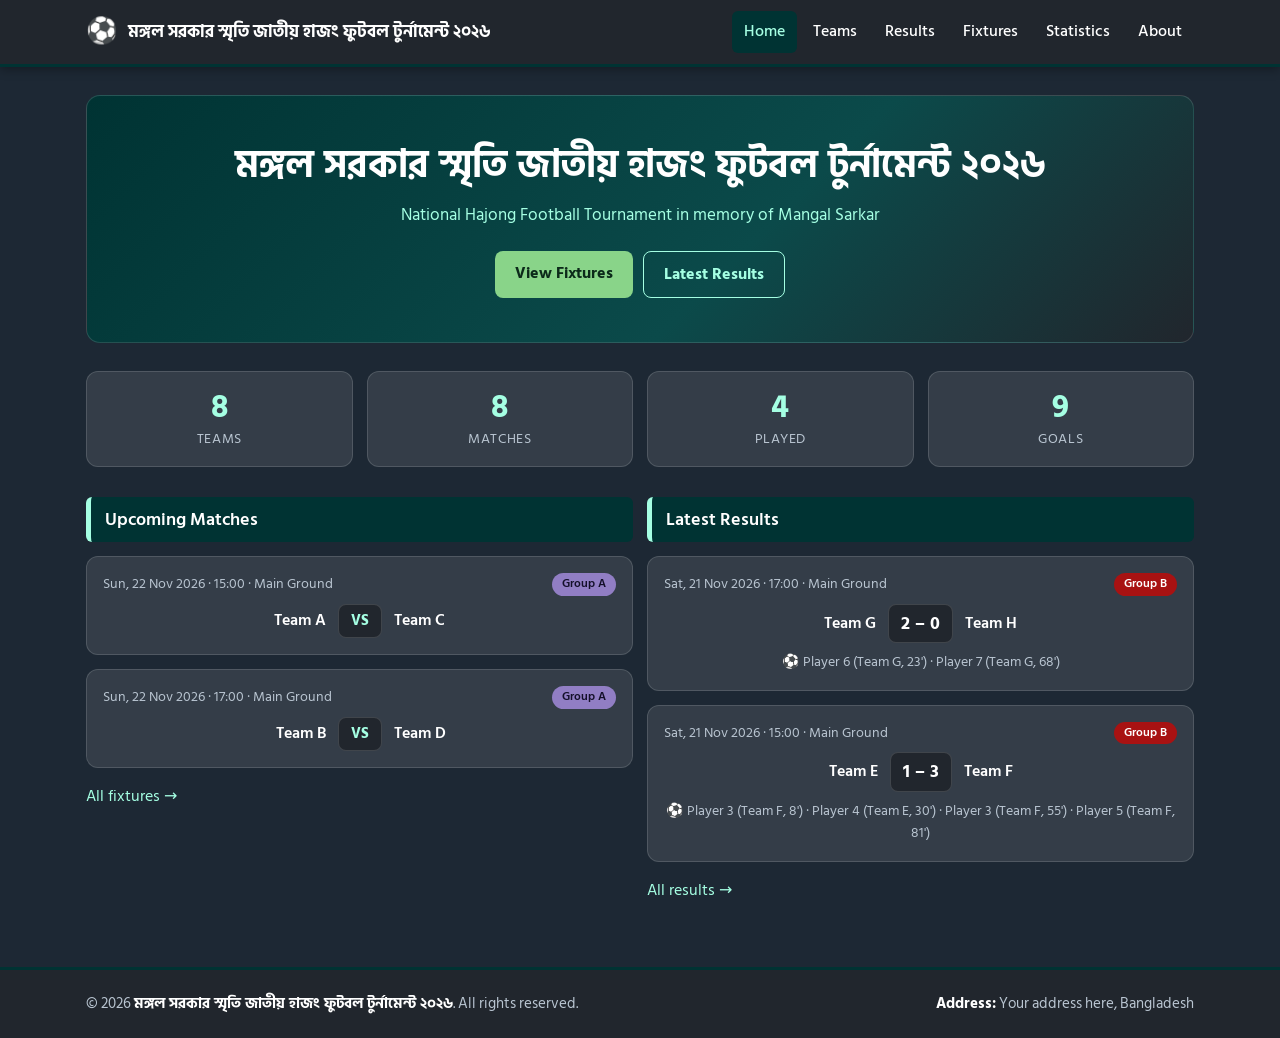
==== index.html @ 9c09b0ce "1.0" ====
<!DOCTYPE html>
<html lang="bn">
<head>
  <meta charset="UTF-8">
  <meta name="viewport" content="width=device-width, initial-scale=1">
  <title>মঙ্গল সরকার স্মৃতি জাতীয় হাজং ফুটবল টুর্নামেন্ট ২০২৬</title>
  <meta name="description" content="মঙ্গল সরকার স্মৃতি জাতীয় হাজং ফুটবল টুর্নামেন্ট ২০২৬ – teams, fixtures, results and statistics.">
  <link rel="icon" href="data:image/svg+xml,<svg xmlns=%22http://www.w3.org/2000/svg%22 viewBox=%220 0 100 100%22><text y=%22.9em%22 font-size=%2290%22>⚽</text></svg>">
  <link rel="preconnect" href="https://fonts.googleapis.com">
  <link rel="preconnect" href="https://fonts.gstatic.com" crossorigin>
  <link href="https://fonts.googleapis.com/css2?family=Hind+Siliguri:wght@400;500;600;700&display=swap" rel="stylesheet">
  <link rel="stylesheet" href="css/style.css">
</head>
<body data-page="home">

  <!-- Top bar (built by js/main.js) -->
  <div id="site-header"></div>

  <main>
    <div class="container">
      <section class="hero">
        <h1 id="hero-title"></h1>
        <p id="hero-tagline"></p>
        <div class="actions">
          <a class="btn" href="fixtures.html">View Fixtures</a>
          <a class="btn outline" href="results.html">Latest Results</a>
        </div>
      </section>

      <div class="grid" id="home-stats"></div>

      <div class="grid two">
        <section>
          <h2 class="section-title">Upcoming Matches</h2>
          <div class="grid two" id="home-fixtures"></div>
          <p><a href="fixtures.html">All fixtures →</a></p>
        </section>
        <section>
          <h2 class="section-title">Latest Results</h2>
          <div class="grid two" id="home-results"></div>
          <p><a href="results.html">All results →</a></p>
        </section>
      </div>
    </div>
  </main>

  <!-- Footer (built by js/main.js) -->
  <div id="site-footer"></div>

  <script src="js/data.js"></script>
  <script src="js/main.js"></script>
</body>
</html>
---- css/style.css ----
/* Colours taken from https://rony2510.github.io/ME/HASUK/ */
:root {
  --bg: #1d2834;        /* page background */
  --bar: #21262d;       /* top bar + footer */
  --teal: #003333;      /* section heading background */
  --mint: #a5ffe3;      /* accent / links */
  --green: #89d489;     /* positive accent */
  --red: #a81212;       /* highlight badges */
  --lavender: #917ec4;  /* secondary accent */
  --card: rgba(255, 255, 255, 0.1);
  --line: rgba(255, 255, 255, 0.14);
  --text: #ffffff;
  --muted: #b9c5d1;
}

* { box-sizing: border-box; }

html { scroll-behavior: smooth; }

body {
  margin: 0;
  min-height: 100vh;
  display: flex;
  flex-direction: column;
  background: var(--bg);
  color: var(--text);
  font-family: "Hind Siliguri", system-ui, -apple-system, "Segoe UI", Roboto,
    "Noto Sans Bengali", Arial, sans-serif;
  font-size: 16px;
  line-height: 1.6;
}

a { color: var(--mint); text-decoration: none; }
a:hover { text-decoration: underline; }

.container { width: 100%; max-width: 1140px; margin: 0 auto; padding: 0 16px; }

/* ---------- Top bar ---------- */
.topbar {
  position: sticky;
  top: 0;
  z-index: 50;
  background: var(--bar);
  border-bottom: 3px solid var(--teal);
  box-shadow: 0 2px 10px rgba(0, 0, 0, 0.35);
}
.topbar .container {
  display: flex;
  align-items: center;
  justify-content: space-between;
  gap: 16px;
  min-height: 64px;
}
.brand {
  display: flex;
  align-items: center;
  gap: 10px;
  color: var(--text);
  font-weight: 700;
  font-size: 1.05rem;
  line-height: 1.3;
  padding: 8px 0;
}
.brand:hover { text-decoration: none; color: var(--mint); }
.brand .ball { font-size: 1.6rem; flex: none; }

.nav { display: flex; gap: 4px; flex: none; }
.nav a {
  color: var(--text);
  padding: 8px 12px;
  border-radius: 6px;
  font-weight: 500;
  white-space: nowrap;
}
.nav a:hover { background: var(--card); text-decoration: none; }
.nav a.active { background: var(--teal); color: var(--mint); }

.menu-btn {
  display: none;
  flex: none;
  background: transparent;
  border: 1px solid var(--line);
  border-radius: 6px;
  color: var(--text);
  font-size: 1.4rem;
  line-height: 1;
  padding: 6px 10px;
  cursor: pointer;
}

@media (max-width: 1080px) {
  .menu-btn { display: block; }
  .topbar .container { flex-wrap: wrap; }
  .brand { flex: 1; min-width: 0; }
  .nav {
    display: none;
    flex-direction: column;
    width: 100%;
    padding-bottom: 12px;
  }
  .nav.open { display: flex; }
}

/* ---------- Body ---------- */
main { flex: 1; padding: 28px 0 48px; }

.hero {
  background: linear-gradient(135deg, var(--teal), #0b4a4a 60%, var(--bar));
  border: 1px solid var(--line);
  border-radius: 14px;
  padding: 44px 24px;
  text-align: center;
  margin-bottom: 28px;
}
.hero h1 { margin: 0 0 10px; font-size: clamp(1.5rem, 4vw, 2.4rem); line-height: 1.35; }
.hero p { margin: 0 auto; max-width: 640px; color: var(--mint); font-size: 1.05rem; }
.hero .actions { margin-top: 22px; display: flex; gap: 10px; justify-content: center; flex-wrap: wrap; }

.btn {
  display: inline-block;
  padding: 10px 20px;
  border-radius: 8px;
  background: var(--green);
  color: #0c2a1a;
  font-weight: 700;
}
.btn:hover { text-decoration: none; filter: brightness(1.08); }
.btn.outline { background: transparent; color: var(--mint); border: 1px solid var(--mint); }

.page-title { margin: 0 0 20px; font-size: 1.7rem; }

.section-title {
  background: var(--teal);
  border-left: 5px solid var(--mint);
  border-radius: 6px;
  padding: 8px 14px;
  margin: 30px 0 14px;
  font-size: 1.15rem;
  font-weight: 600;
}

.grid { display: grid; gap: 14px; grid-template-columns: repeat(auto-fill, minmax(220px, 1fr)); }
.grid.two { grid-template-columns: repeat(auto-fit, minmax(300px, 1fr)); }

.card {
  background: var(--card);
  border: 1px solid var(--line);
  border-radius: 12px;
  padding: 16px;
}

.stat { text-align: center; }
.stat .num { font-size: 2rem; font-weight: 700; color: var(--mint); line-height: 1.2; }
.stat .label { color: var(--muted); font-size: 0.9rem; text-transform: uppercase; letter-spacing: 0.04em; }

/* Teams */
.team { display: flex; align-items: center; gap: 12px; }
.crest {
  flex: none;
  width: 48px; height: 48px;
  border-radius: 50%;
  background: var(--teal);
  border: 2px solid var(--green);
  color: var(--mint);
  display: grid; place-items: center;
  font-weight: 700;
}
.team .name { font-weight: 600; }
.team .meta { color: var(--muted); font-size: 0.88rem; }

/* Matches */
.match { display: grid; gap: 8px; }
.match .info { display: flex; justify-content: space-between; gap: 8px; flex-wrap: wrap; color: var(--muted); font-size: 0.88rem; }
.match .row { display: grid; grid-template-columns: 1fr auto 1fr; align-items: center; gap: 12px; }
.match .home { text-align: right; font-weight: 600; }
.match .away { text-align: left; font-weight: 600; }
.match .score {
  background: var(--bar);
  border: 1px solid var(--line);
  border-radius: 8px;
  padding: 4px 12px;
  font-weight: 700;
  font-size: 1.15rem;
  white-space: nowrap;
}
.match .score.vs { color: var(--mint); font-size: 0.95rem; }
.match .scorers { color: var(--muted); font-size: 0.88rem; text-align: center; }

.badge {
  display: inline-block;
  background: var(--red);
  color: #fff;
  border-radius: 999px;
  padding: 1px 10px;
  font-size: 0.78rem;
  font-weight: 600;
}
.badge.alt { background: var(--lavender); color: #14102a; }

/* Tables */
.table-wrap { overflow-x: auto; border: 1px solid var(--line); border-radius: 12px; background: var(--card); }
table { width: 100%; border-collapse: collapse; min-width: 480px; }
th, td { padding: 10px 12px; text-align: center; border-bottom: 1px solid var(--line); }
th { background: var(--teal); color: var(--mint); font-weight: 600; font-size: 0.88rem; }
td:nth-child(2), th:nth-child(2) { text-align: left; }
tr:last-child td { border-bottom: 0; }
td.pts { font-weight: 700; color: var(--green); }

.empty { color: var(--muted); text-align: center; padding: 24px; }
.muted { color: var(--muted); }

/* ---------- Footer ---------- */
.footer {
  background: var(--bar);
  border-top: 3px solid var(--teal);
  color: var(--muted);
  padding: 22px 0;
  font-size: 0.93rem;
}
.footer .container { display: flex; justify-content: space-between; gap: 12px 24px; flex-wrap: wrap; }
.footer strong { color: var(--text); }
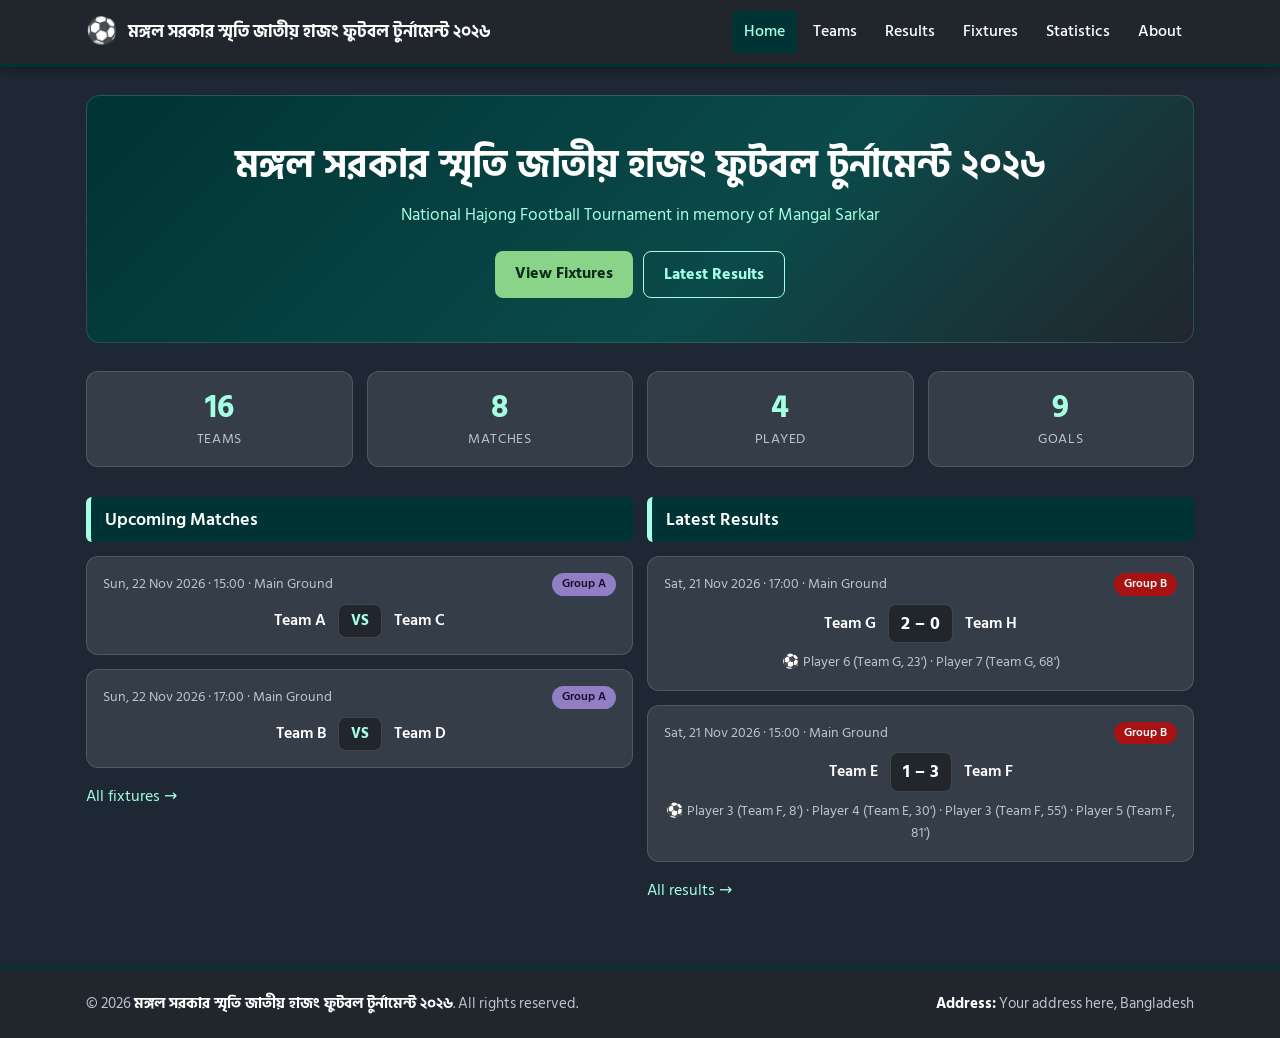
==== commit b416e0c6: "1.2" ====
--- a/index.html
+++ b/index.html
@@ -2,7 +2,8 @@
 <html lang="bn">
 <head>
   <meta charset="UTF-8">
-  <meta name="viewport" content="width=device-width, initial-scale=1">
+  <meta name="viewport" content="width=device-width, initial-scale=1, viewport-fit=cover">
+  <meta name="theme-color" content="#21262d">
   <title>মঙ্গল সরকার স্মৃতি জাতীয় হাজং ফুটবল টুর্নামেন্ট ২০২৬</title>
   <meta name="description" content="মঙ্গল সরকার স্মৃতি জাতীয় হাজং ফুটবল টুর্নামেন্ট ২০২৬ – teams, fixtures, results and statistics.">
   <link rel="icon" href="data:image/svg+xml,<svg xmlns=%22http://www.w3.org/2000/svg%22 viewBox=%220 0 100 100%22><text y=%22.9em%22 font-size=%2290%22>⚽</text></svg>">
@@ -27,7 +28,7 @@
         </div>
       </section>
 
-      <div class="grid" id="home-stats"></div>
+      <div class="grid stats" id="home-stats"></div>
 
       <div class="grid two">
         <section>
--- a/css/style.css
+++ b/css/style.css
@@ -15,7 +15,7 @@
 
 * { box-sizing: border-box; }
 
-html { scroll-behavior: smooth; }
+html { scroll-behavior: smooth; -webkit-text-size-adjust: 100%; text-size-adjust: 100%; }
 
 body {
   margin: 0;
@@ -31,9 +31,16 @@
 }
 
 a { color: var(--mint); text-decoration: none; }
+a, button { -webkit-tap-highlight-color: transparent; touch-action: manipulation; }
 a:hover { text-decoration: underline; }
 
-.container { width: 100%; max-width: 1140px; margin: 0 auto; padding: 0 16px; }
+.container {
+  width: 100%;
+  max-width: 1140px;
+  margin: 0 auto;
+  /* keeps content clear of the notch / rounded corners on phones */
+  padding: 0 max(16px, env(safe-area-inset-right)) 0 max(16px, env(safe-area-inset-left));
+}
 
 /* ---------- Top bar ---------- */
 .topbar {
@@ -84,7 +91,8 @@
   color: var(--text);
   font-size: 1.4rem;
   line-height: 1;
-  padding: 6px 10px;
+  min-width: 44px;
+  min-height: 44px;
   cursor: pointer;
 }
 
@@ -99,6 +107,7 @@
     padding-bottom: 12px;
   }
   .nav.open { display: flex; }
+  .nav a { padding: 12px 14px; font-size: 1.05rem; }
 }
 
 /* ---------- Body ---------- */
@@ -140,7 +149,8 @@
 }
 
 .grid { display: grid; gap: 14px; grid-template-columns: repeat(auto-fill, minmax(220px, 1fr)); }
-.grid.two { grid-template-columns: repeat(auto-fit, minmax(300px, 1fr)); }
+.grid.two { grid-template-columns: repeat(auto-fit, minmax(min(300px, 100%), 1fr)); }
+.grid > * { min-width: 0; }
 
 .card {
   background: var(--card);
@@ -153,27 +163,77 @@
 .stat .num { font-size: 2rem; font-weight: 700; color: var(--mint); line-height: 1.2; }
 .stat .label { color: var(--muted); font-size: 0.9rem; text-transform: uppercase; letter-spacing: 0.04em; }
 
-/* Teams */
-.team { display: flex; align-items: center; gap: 12px; }
+/* Teams : 4 x 4 grid of squares */
+.team-grid {
+  display: grid;
+  grid-template-columns: repeat(4, 1fr);
+  gap: 14px;
+  max-width: 760px;
+  margin: 0 auto;
+}
+.team-tile {
+  aspect-ratio: 1 / 1;
+  min-width: 0;
+  display: grid;
+  place-items: center;
+  padding: 8px;
+  text-align: center;
+  background: var(--card);
+  border: 1px solid var(--line);
+  border-radius: 12px;
+  color: var(--text);
+  font-weight: 600;
+  font-size: clamp(0.78rem, 2.9vw, 1.15rem);
+  line-height: 1.3;
+  overflow-wrap: anywhere;
+  transition: background 0.15s, border-color 0.15s, transform 0.15s;
+}
+.team-tile:hover, .team-tile:focus-visible {
+  background: var(--teal);
+  border-color: var(--mint);
+  color: var(--mint);
+  text-decoration: none;
+  transform: translateY(-2px);
+}
+.team-tile:active { transform: none; }
+
+/* Team details page */
+.back { display: inline-block; margin-bottom: 14px; padding: 6px 0; }
+.team-head { display: flex; align-items: center; gap: 14px; margin-bottom: 20px; }
+.team-head .page-title { margin: 0; }
 .crest {
   flex: none;
-  width: 48px; height: 48px;
+  width: 60px; height: 60px;
   border-radius: 50%;
   background: var(--teal);
   border: 2px solid var(--green);
   color: var(--mint);
   display: grid; place-items: center;
   font-weight: 700;
-}
-.team .name { font-weight: 600; }
-.team .meta { color: var(--muted); font-size: 0.88rem; }
+  font-size: 1.1rem;
+}
+.grid.record { grid-template-columns: repeat(6, 1fr); }
+.squad {
+  list-style: none;
+  margin: 0;
+  padding: 0;
+  display: grid;
+  gap: 8px;
+  grid-template-columns: repeat(auto-fill, minmax(180px, 1fr));
+}
+.squad li { background: var(--card); border: 1px solid var(--line); border-radius: 8px; padding: 8px 12px; }
+
+.sr-only {
+  position: absolute; width: 1px; height: 1px; margin: -1px; padding: 0;
+  overflow: hidden; clip: rect(0, 0, 0, 0); white-space: nowrap; border: 0;
+}
 
 /* Matches */
 .match { display: grid; gap: 8px; }
 .match .info { display: flex; justify-content: space-between; gap: 8px; flex-wrap: wrap; color: var(--muted); font-size: 0.88rem; }
 .match .row { display: grid; grid-template-columns: 1fr auto 1fr; align-items: center; gap: 12px; }
-.match .home { text-align: right; font-weight: 600; }
-.match .away { text-align: left; font-weight: 600; }
+.match .home { text-align: right; font-weight: 600; overflow-wrap: anywhere; }
+.match .away { text-align: left; font-weight: 600; overflow-wrap: anywhere; }
 .match .score {
   background: var(--bar);
   border: 1px solid var(--line);
@@ -199,7 +259,7 @@
 
 /* Tables */
 .table-wrap { overflow-x: auto; border: 1px solid var(--line); border-radius: 12px; background: var(--card); }
-table { width: 100%; border-collapse: collapse; min-width: 480px; }
+table { width: 100%; border-collapse: collapse; }
 th, td { padding: 10px 12px; text-align: center; border-bottom: 1px solid var(--line); }
 th { background: var(--teal); color: var(--mint); font-weight: 600; font-size: 0.88rem; }
 td:nth-child(2), th:nth-child(2) { text-align: left; }
@@ -214,8 +274,46 @@
   background: var(--bar);
   border-top: 3px solid var(--teal);
   color: var(--muted);
-  padding: 22px 0;
+  padding: 22px 0 calc(22px + env(safe-area-inset-bottom));
   font-size: 0.93rem;
 }
 .footer .container { display: flex; justify-content: space-between; gap: 12px 24px; flex-wrap: wrap; }
 .footer strong { color: var(--text); }
+
+/* ---------- Phones ---------- */
+@media (max-width: 600px) {
+  body { font-size: 15px; }
+  main { padding: 18px 0 32px; }
+
+  .topbar .container { min-height: 56px; gap: 10px; }
+  .brand { font-size: 0.95rem; gap: 8px; }
+  .brand .ball { font-size: 1.4rem; }
+
+  .hero { padding: 28px 16px; margin-bottom: 18px; }
+  .hero p { font-size: 1rem; }
+  .hero .actions .btn { flex: 1 1 130px; padding: 12px 14px; text-align: center; }
+
+  .page-title { font-size: 1.4rem; margin-bottom: 14px; }
+  .section-title { font-size: 1.05rem; margin: 22px 0 12px; }
+
+  .grid { gap: 10px; }
+  .grid.stats { grid-template-columns: 1fr 1fr; }
+  .grid.record { grid-template-columns: repeat(3, 1fr); }
+  .team-grid { gap: 8px; }
+  .team-tile { padding: 4px; border-radius: 10px; }
+  .crest { width: 52px; height: 52px; }
+  .card { padding: 14px 12px; }
+  .stat .num { font-size: 1.6rem; }
+  .stat .label { font-size: 0.78rem; }
+
+  .match .row { gap: 8px; }
+  .match .score { padding: 4px 9px; font-size: 1.05rem; }
+
+  /* whole points table fits the screen, no sideways scrolling */
+  th, td { padding: 9px 3px; font-size: 0.86rem; }
+  th { font-size: 0.76rem; }
+  td:nth-child(2), th:nth-child(2) { padding-left: 6px; overflow-wrap: anywhere; }
+
+  .footer { text-align: center; font-size: 0.88rem; }
+  .footer .container { flex-direction: column; align-items: center; gap: 6px; }
+}
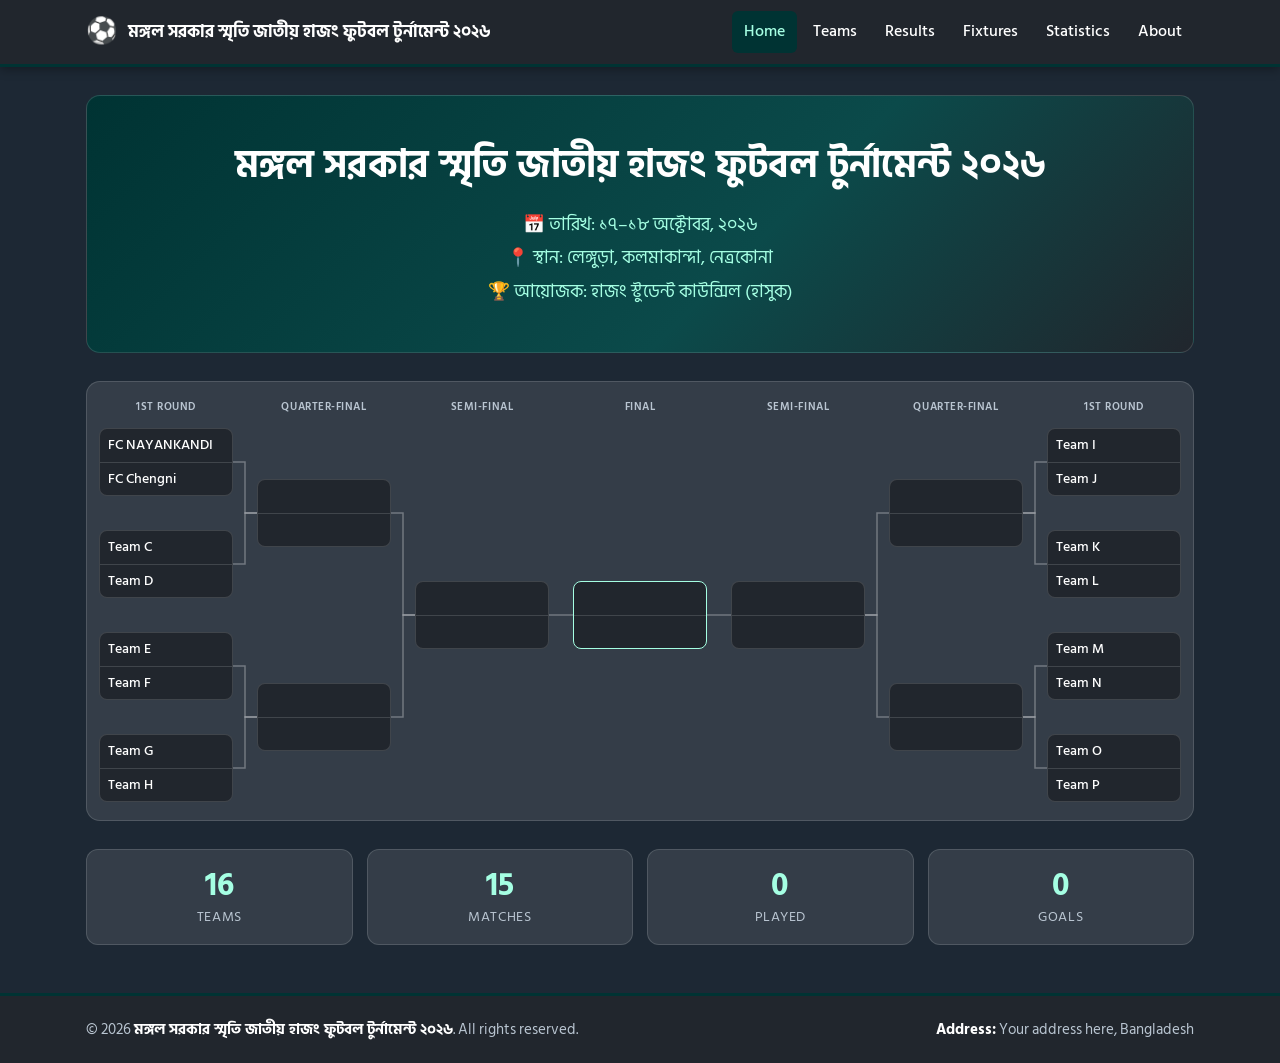
==== commit ff0ecf18: "1.4" ====
--- a/index.html
+++ b/index.html
@@ -21,27 +21,16 @@
     <div class="container">
       <section class="hero">
         <h1 id="hero-title"></h1>
-        <p id="hero-tagline"></p>
-        <div class="actions">
-          <a class="btn" href="fixtures.html">View Fixtures</a>
-          <a class="btn outline" href="results.html">Latest Results</a>
-        </div>
+        <ul class="hero-info">
+          <li>📅 তারিখ: ১৭–১৮ অক্টোবর, ২০২৬</li>
+          <li>📍 স্থান: লেঙ্গুড়া, কলমাকান্দা, নেত্রকোনা</li>
+          <li>🏆 আয়োজক: হাজং স্টুডেন্ট কাউন্সিল (হাসুক)</li>
+        </ul>
       </section>
 
+      <div class="bracket-scroll" id="home-bracket"></div>
+
       <div class="grid stats" id="home-stats"></div>
-
-      <div class="grid two">
-        <section>
-          <h2 class="section-title">Upcoming Matches</h2>
-          <div class="grid two" id="home-fixtures"></div>
-          <p><a href="fixtures.html">All fixtures →</a></p>
-        </section>
-        <section>
-          <h2 class="section-title">Latest Results</h2>
-          <div class="grid two" id="home-results"></div>
-          <p><a href="results.html">All results →</a></p>
-        </section>
-      </div>
     </div>
   </main>
 
@@ -49,6 +38,7 @@
   <div id="site-footer"></div>
 
   <script src="js/data.js"></script>
+  <script src="js/bracket.js"></script>
   <script src="js/main.js"></script>
 </body>
 </html>
--- a/css/style.css
+++ b/css/style.css
@@ -121,7 +121,15 @@
   text-align: center;
   margin-bottom: 28px;
 }
-.hero h1 { margin: 0 0 10px; font-size: clamp(1.5rem, 4vw, 2.4rem); line-height: 1.35; }
+.hero h1 { margin: 0; font-size: clamp(1.5rem, 4vw, 2.4rem); line-height: 1.35; }
+.hero-info {
+  list-style: none;
+  margin: 16px 0 0;
+  padding: 0;
+  color: var(--mint);
+  font-size: 1.1rem;
+  line-height: 1.9;
+}
 .hero p { margin: 0 auto; max-width: 640px; color: var(--mint); font-size: 1.05rem; }
 .hero .actions { margin-top: 22px; display: flex; gap: 10px; justify-content: center; flex-wrap: wrap; }
 
@@ -167,10 +175,12 @@
 .team-grid {
   display: grid;
   grid-template-columns: repeat(4, 1fr);
-  gap: 14px;
-  max-width: 760px;
+  gap: 16px;
+  max-width: 1144px;
   margin: 0 auto;
 }
+/* the Teams page may use a little more width than the other pages, for bigger squares */
+body[data-page="teams"] main .container { max-width: 1176px; }
 .team-tile {
   aspect-ratio: 1 / 1;
   min-width: 0;
@@ -183,7 +193,7 @@
   border-radius: 12px;
   color: var(--text);
   font-weight: 600;
-  font-size: clamp(0.78rem, 2.9vw, 1.15rem);
+  font-size: clamp(0.78rem, 2.9vw, 1.65rem);
   line-height: 1.3;
   overflow-wrap: anywhere;
   transition: background 0.15s, border-color 0.15s, transform 0.15s;
@@ -212,7 +222,7 @@
   font-weight: 700;
   font-size: 1.1rem;
 }
-.grid.record { grid-template-columns: repeat(6, 1fr); }
+.grid.record { grid-template-columns: repeat(5, 1fr); }
 .squad {
   list-style: none;
   margin: 0;
@@ -244,6 +254,8 @@
   white-space: nowrap;
 }
 .match .score.vs { color: var(--mint); font-size: 0.95rem; }
+.match .tbd { color: var(--muted); font-weight: 400; font-style: italic; }
+.match .winner { color: var(--mint); }
 .match .scorers { color: var(--muted); font-size: 0.88rem; text-align: center; }
 
 .badge {
@@ -257,6 +269,70 @@
 }
 .badge.alt { background: var(--lavender); color: #14102a; }
 
+/* Knockout bracket (drawn by js/bracket.js) */
+.bracket-scroll {
+  overflow-x: auto;
+  margin-bottom: 28px;
+  padding: 16px 12px 18px;
+  background: var(--card);
+  border: 1px solid var(--line);
+  border-radius: 14px;
+  -webkit-overflow-scrolling: touch;
+}
+.bracket { position: relative; margin: 0 auto; }
+.bk-lines { position: absolute; left: 0; top: 0; }
+.bk-lines path { fill: none; stroke: rgba(255, 255, 255, 0.3); stroke-width: 1.5; }
+.bk-lines path.done { stroke: var(--green); }
+.bk-round {
+  position: absolute;
+  top: 0;
+  text-align: center;
+  color: var(--muted);
+  font-size: 0.68rem;
+  font-weight: 600;
+  letter-spacing: 0.05em;
+  text-transform: uppercase;
+  white-space: nowrap;
+}
+.bk-match {
+  position: absolute;
+  display: flex;
+  flex-direction: column;
+  background: var(--bar);
+  border: 1px solid var(--line);
+  border-radius: 8px;
+  overflow: hidden;
+}
+.bk-match.final { border-color: var(--mint); }
+.bk-row {
+  flex: 1;
+  display: flex;
+  align-items: center;
+  justify-content: space-between;
+  gap: 6px;
+  min-height: 0;
+  padding: 0 8px;
+  color: var(--text);
+  font-size: 0.86rem;
+  font-weight: 500;
+}
+.bk-row + .bk-row { border-top: 1px solid var(--line); }
+a.bk-row:hover { background: var(--card); text-decoration: none; }
+.bk-name { overflow: hidden; text-overflow: ellipsis; white-space: nowrap; }
+.bk-score { flex: none; font-weight: 700; }
+.bk-score small { font-weight: 400; color: var(--muted); }
+.bk-row.win { color: var(--mint); font-weight: 700; }
+.bk-row.lose { color: var(--muted); }
+.bk-champion {
+  position: absolute;
+  text-align: center;
+  color: var(--green);
+  font-weight: 700;
+  font-size: 0.9rem;
+  line-height: 1.3;
+  overflow-wrap: anywhere;
+}
+
 /* Tables */
 .table-wrap { overflow-x: auto; border: 1px solid var(--line); border-radius: 12px; background: var(--card); }
 table { width: 100%; border-collapse: collapse; }
@@ -266,6 +342,13 @@
 tr:last-child td { border-bottom: 0; }
 td.pts { font-weight: 700; color: var(--green); }
 
+/* team page: details + players */
+table.details th { width: 34%; text-align: left; font-size: 0.93rem; white-space: nowrap; }
+table.details td { text-align: left; overflow-wrap: anywhere; }
+table.players td:first-child, table.players th:first-child { text-align: left; padding-left: 14px; font-weight: 600; }
+table.players td:nth-child(2), table.players th:nth-child(2) { text-align: center; }
+table.players .brief { display: none; text-decoration: none; }
+
 .empty { color: var(--muted); text-align: center; padding: 24px; }
 .muted { color: var(--muted); }
 
@@ -290,6 +373,8 @@
   .brand .ball { font-size: 1.4rem; }
 
   .hero { padding: 28px 16px; margin-bottom: 18px; }
+  .bracket-scroll { margin-bottom: 18px; padding: 12px 8px 14px; }
+  .bk-row { padding: 0 6px; font-size: 0.74rem; }
   .hero p { font-size: 1rem; }
   .hero .actions .btn { flex: 1 1 130px; padding: 12px 14px; text-align: center; }
 
@@ -313,6 +398,13 @@
   th, td { padding: 9px 3px; font-size: 0.86rem; }
   th { font-size: 0.76rem; }
   td:nth-child(2), th:nth-child(2) { padding-left: 6px; overflow-wrap: anywhere; }
+  table.details th { padding-left: 10px; }
+  /* six columns fit a phone: short headings (No., YC, RC) and names that wrap */
+  table.players .long { display: none; }
+  table.players .brief { display: inline; }
+  table.players td, table.players th { overflow-wrap: anywhere; }
+  table.players td:first-child, table.players th:first-child { padding-left: 10px; }
+  table.players td:nth-child(2), table.players th:nth-child(2) { padding-left: 3px; }
 
   .footer { text-align: center; font-size: 0.88rem; }
   .footer .container { flex-direction: column; align-items: center; gap: 6px; }
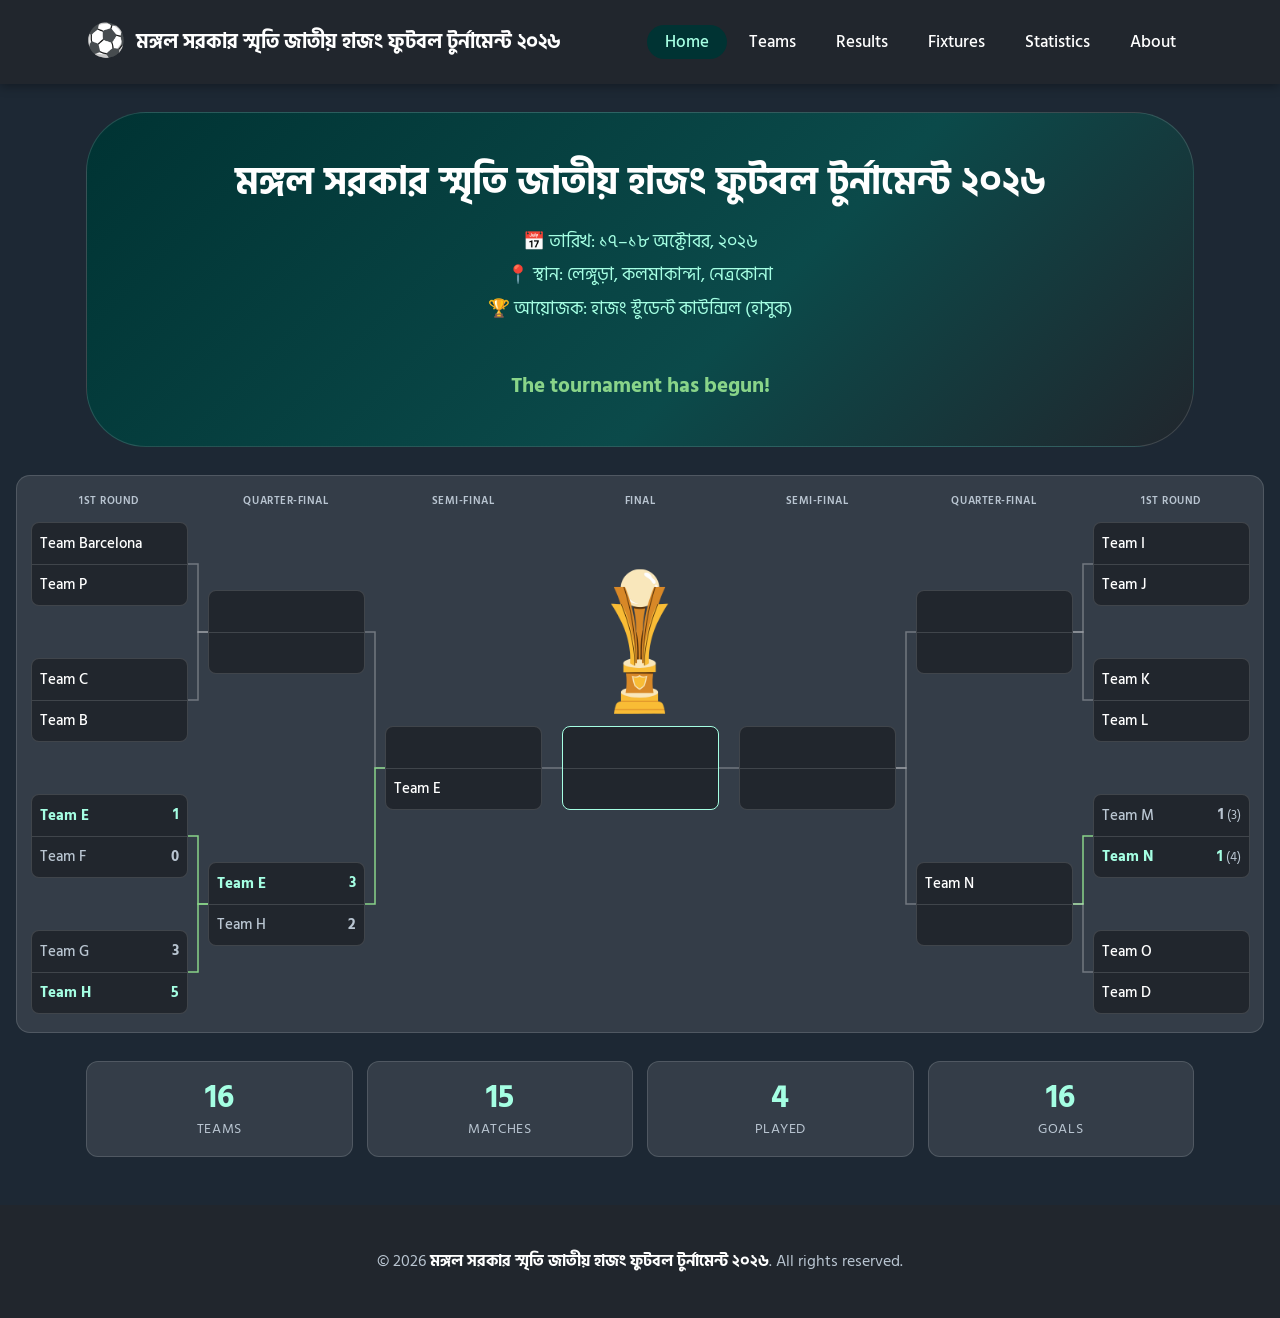
==== commit 9aeda075: "1.16" ====
--- a/index.html
+++ b/index.html
@@ -26,6 +26,15 @@
           <li>📍 স্থান: লেঙ্গুড়া, কলমাকান্দা, নেত্রকোনা</li>
           <li>🏆 আয়োজক: হাজং স্টুডেন্ট কাউন্সিল (হাসুক)</li>
         </ul>
+
+        <!-- Countdown to the first match (the start time is "start" in js/data.js) -->
+        <div class="countdown" id="countdown" role="timer" aria-label="Time until the tournament begins" hidden>
+          <div class="cd-box"><span class="cd-num" id="cd-days">0</span><span class="cd-label">Days</span></div>
+          <div class="cd-box"><span class="cd-num" id="cd-hours">00</span><span class="cd-label">Hours</span></div>
+          <div class="cd-box"><span class="cd-num" id="cd-minutes">00</span><span class="cd-label">Minutes</span></div>
+          <div class="cd-box"><span class="cd-num" id="cd-seconds">00</span><span class="cd-label">Seconds</span></div>
+        </div>
+        <p class="cd-started" id="cd-started" hidden>The tournament has begun!</p>
       </section>
 
       <div class="bracket-scroll" id="home-bracket"></div>
--- a/css/style.css
+++ b/css/style.css
@@ -43,20 +43,21 @@
 }
 
 /* ---------- Top bar ---------- */
+/* the bar is built inside #site-header, so that wrapper is what must stay pinned to the top */
+#site-header { position: sticky; top: 0; z-index: 50; }
 .topbar {
   position: sticky;
   top: 0;
   z-index: 50;
   background: var(--bar);
-  border-bottom: 3px solid var(--teal);
   box-shadow: 0 2px 10px rgba(0, 0, 0, 0.35);
 }
 .topbar .container {
   display: flex;
   align-items: center;
   justify-content: space-between;
-  gap: 16px;
-  min-height: 64px;
+  gap: 20px;
+  min-height: 84px;
 }
 .brand {
   display: flex;
@@ -64,18 +65,19 @@
   gap: 10px;
   color: var(--text);
   font-weight: 700;
-  font-size: 1.05rem;
+  font-size: 1.25rem;
   line-height: 1.3;
-  padding: 8px 0;
+  padding: 10px 0;
 }
 .brand:hover { text-decoration: none; color: var(--mint); }
-.brand .ball { font-size: 1.6rem; flex: none; }
+.brand .ball { font-size: 2rem; flex: none; }
 
 .nav { display: flex; gap: 4px; flex: none; }
 .nav a {
   color: var(--text);
-  padding: 8px 12px;
-  border-radius: 6px;
+  padding: 4px 18px;
+  border-radius: 999px;
+  font-size: 1.05rem;
   font-weight: 500;
   white-space: nowrap;
 }
@@ -96,7 +98,7 @@
   cursor: pointer;
 }
 
-@media (max-width: 1080px) {
+@media (max-width: 1180px) {
   .menu-btn { display: block; }
   .topbar .container { flex-wrap: wrap; }
   .brand { flex: 1; min-width: 0; }
@@ -116,7 +118,7 @@
 .hero {
   background: linear-gradient(135deg, var(--teal), #0b4a4a 60%, var(--bar));
   border: 1px solid var(--line);
-  border-radius: 14px;
+  border-radius: 60px;
   padding: 44px 24px;
   text-align: center;
   margin-bottom: 28px;
@@ -131,6 +133,26 @@
   line-height: 1.9;
 }
 .hero p { margin: 0 auto; max-width: 640px; color: var(--mint); font-size: 1.05rem; }
+[hidden] { display: none !important; }
+/* countdown to kick-off */
+.countdown { display: flex; justify-content: center; gap: 14px; margin-top: 48px; }
+.cd-box {
+  width: 108px;
+  padding: 14px 6px 12px;
+  background: rgba(0, 0, 0, 0.28);
+  border: 1px solid var(--line);
+  border-radius: 18px;
+}
+.cd-num {
+  display: block;
+  color: var(--text);
+  font-size: 2.4rem;
+  font-weight: 700;
+  line-height: 1.1;
+  font-variant-numeric: tabular-nums;      /* digits keep the same width, so the boxes do not jiggle */
+}
+.cd-label { display: block; margin-top: 4px; color: var(--mint); font-size: 0.74rem; font-weight: 600; letter-spacing: 0.12em; text-transform: uppercase; }
+.hero .cd-started { margin-top: 44px; color: var(--green); font-size: 1.3rem; font-weight: 700; }
 .hero .actions { margin-top: 22px; display: flex; gap: 10px; justify-content: center; flex-wrap: wrap; }
 
 .btn {
@@ -211,6 +233,16 @@
 .back { display: inline-block; margin-bottom: 14px; padding: 6px 0; }
 .team-head { display: flex; align-items: center; gap: 14px; margin-bottom: 20px; }
 .team-head .page-title { margin: 0; }
+/* team page headings (Team Details, Players, Fixtures, Results): centred, no box, well spaced */
+#team-detail .section-title {
+  background: none;
+  border: 0;
+  border-radius: 0;
+  padding: 0;
+  margin: 64px 0 20px;
+  text-align: center;
+  font-size: 1.35rem;
+}
 .crest {
   flex: none;
   width: 60px; height: 60px;
@@ -269,6 +301,171 @@
 }
 .badge.alt { background: var(--lavender); color: #14102a; }
 
+/* Fixtures page: stage buttons, one block per stage, a card per match */
+.page-sub {
+  margin: -14px 0 20px;
+  color: var(--muted);
+  font-size: 0.8rem;
+  font-weight: 600;
+  letter-spacing: 0.18em;
+  text-transform: uppercase;
+}
+.pills { display: flex; flex-wrap: wrap; gap: 8px; margin-bottom: 26px; }
+.pill {
+  background: var(--card);
+  border: 1px solid var(--line);
+  border-radius: 999px;
+  color: var(--muted);
+  cursor: pointer;
+  font: inherit;
+  font-size: 0.78rem;
+  font-weight: 700;
+  letter-spacing: 0.08em;
+  text-transform: uppercase;
+  padding: 9px 18px;
+}
+.pill:hover { color: var(--text); border-color: var(--mint); }
+.pill.active { background: var(--green); border-color: var(--green); color: #0c2a1a; }
+
+.fx-stage-block { margin-bottom: 34px; }
+.fx-head { display: flex; align-items: center; gap: 14px; margin-bottom: 16px; }
+.fx-head h2 {
+  margin: 0;
+  padding-bottom: 8px;
+  font-size: 1.3rem;
+  letter-spacing: 0.02em;
+  text-transform: uppercase;
+  border-bottom: 4px solid var(--green);
+}
+.fx-head::after { content: ""; flex: 1; height: 1px; background: var(--line); order: 1; }
+.fx-count {
+  order: 2;
+  background: var(--card);
+  border: 1px solid var(--line);
+  border-radius: 999px;
+  color: var(--muted);
+  font-size: 0.72rem;
+  font-weight: 700;
+  letter-spacing: 0.08em;
+  text-transform: uppercase;
+  padding: 4px 12px;
+  white-space: nowrap;
+}
+.fx-list { display: grid; gap: 16px; grid-template-columns: 1fr; }      /* one match per row, full width */
+.fx-card {
+  min-width: 0;
+  background: var(--card);
+  border: 1px solid var(--line);
+  border-radius: 22px;
+  padding: 24px 32px;
+}
+.fx-card:hover { border-color: rgba(165, 255, 227, 0.45); }
+.fx-top {
+  display: flex;
+  align-items: center;
+  justify-content: space-between;
+  gap: 10px;
+  padding-bottom: 14px;
+  margin-bottom: 18px;
+  border-bottom: 1px solid var(--line);
+}
+.fx-stage {
+  background: rgba(137, 212, 137, 0.14);
+  border: 1px solid rgba(137, 212, 137, 0.35);
+  border-radius: 999px;
+  color: var(--green);
+  font-size: 0.7rem;
+  font-weight: 700;
+  letter-spacing: 0.1em;
+  text-transform: uppercase;
+  padding: 3px 12px;
+}
+.fx-no { color: var(--muted); font-size: 0.7rem; font-weight: 700; letter-spacing: 0.1em; text-transform: uppercase; }
+.fx-teams { display: grid; grid-template-columns: 1fr auto 1fr; align-items: center; gap: 28px; }
+.fx-team { display: flex; align-items: center; gap: 16px; min-width: 0; }
+.fx-team.home { justify-content: flex-end; text-align: right; }
+.fx-team.away { justify-content: flex-start; text-align: left; }
+.fx-name { color: var(--text); font-size: 1.3rem; font-weight: 700; line-height: 1.3; overflow-wrap: anywhere; min-width: 0; }
+a.fx-name:hover { color: var(--mint); text-decoration: none; }
+.fx-name.tbd { color: var(--muted); font-size: 0.95rem; font-weight: 500; font-style: italic; }
+.fx-crest {
+  flex: none;
+  width: 64px; height: 64px;
+  display: grid; place-items: center;
+  background: var(--teal);
+  border: 2px solid var(--green);
+  border-radius: 18px;
+  color: var(--mint);
+  font-size: 0.9rem;
+  font-weight: 700;
+  overflow: hidden;
+}
+.fx-crest.tbd { background: var(--bar); border-color: var(--line); color: var(--muted); font-size: 1.1rem; }
+.fx-vs {
+  width: 52px; height: 52px;
+  display: grid; place-items: center;
+  background: var(--bar);
+  border: 1px solid var(--line);
+  border-radius: 14px;
+  color: var(--muted);
+  font-size: 0.9rem;
+  font-weight: 800;
+  font-style: italic;
+}
+.fx-meta {
+  display: flex;
+  flex-direction: column;         /* date, then time, then venue, one under the other */
+  align-items: center;
+  gap: 6px;
+  margin-top: 18px;
+  color: var(--text);
+  font-size: 1rem;
+}
+.fx-meta .tba { color: var(--muted); font-style: italic; }
+/* results page: each side's scorers under its team */
+.fx-scorers {
+  display: grid;
+  grid-template-columns: 1fr auto 1fr;
+  align-items: start;
+  gap: 28px;
+  margin-top: 18px;
+  font-size: 1rem;
+}
+.fx-scorers ul { list-style: none; margin: 0; padding: 0; min-width: 0; overflow-wrap: anywhere; line-height: 1.7; }
+.fx-scorers .home { text-align: right; }
+.fx-scorers .away { text-align: left; }
+.fx-scorers small { color: var(--muted); }
+.fx-scorers .ball { width: 52px; text-align: center; opacity: 0.8; }
+/* cards row: a small yellow or red card before each name */
+.fx-cards { margin-top: 10px; }
+.card-mark {
+  display: inline-block;
+  width: 10px; height: 14px;
+  margin-right: 7px;
+  border-radius: 2px;
+  vertical-align: -2px;
+}
+.card-mark.yellow { background: #f5c518; }
+.card-mark.red { background: #e5383b; }
+.fx-potm { margin-top: 16px; text-align: center; color: var(--muted); font-size: 1rem; overflow-wrap: anywhere; }
+.fx-potm strong { color: var(--mint); }
+.fx-score {
+  display: grid;
+  justify-items: center;
+  background: var(--bar);
+  border: 1px solid var(--line);
+  border-radius: 14px;
+  padding: 8px 16px;
+  font-size: 1.35rem;
+  font-weight: 800;
+  white-space: nowrap;
+}
+.fx-score small { color: var(--muted); font-size: 0.72rem; font-weight: 600; }
+/* a match marked "done" in the admin panel */
+.fx-card.done { background: rgba(137, 212, 137, 0.16); border-color: rgba(137, 212, 137, 0.5); }
+.fx-card.done:hover { border-color: var(--green); }
+.fx-done { color: var(--green); }
+
 /* Knockout bracket (drawn by js/bracket.js) */
 .bracket-scroll {
   overflow-x: auto;
@@ -278,6 +475,13 @@
   border: 1px solid var(--line);
   border-radius: 14px;
   -webkit-overflow-scrolling: touch;
+}
+/* on the home page the tree may be wider than the rest of the page, so the boxes have room for names */
+#home-bracket {
+  position: relative;
+  left: 50%;
+  transform: translateX(-50%);
+  width: min(1360px, calc(100vw - 32px));
 }
 .bracket { position: relative; margin: 0 auto; }
 .bk-lines { position: absolute; left: 0; top: 0; }
@@ -318,11 +522,23 @@
 }
 .bk-row + .bk-row { border-top: 1px solid var(--line); }
 a.bk-row:hover { background: var(--card); text-decoration: none; }
-.bk-name { overflow: hidden; text-overflow: ellipsis; white-space: nowrap; }
+/* a long team name runs onto a second line; only a third line is cut off */
+.bk-name {
+  display: -webkit-box;
+  -webkit-box-orient: vertical;
+  -webkit-line-clamp: 2;
+  line-clamp: 2;
+  overflow: hidden;
+  overflow-wrap: anywhere;
+  line-height: 1.2;
+}
 .bk-score { flex: none; font-weight: 700; }
 .bk-score small { font-weight: 400; color: var(--muted); }
 .bk-row.win { color: var(--mint); font-weight: 700; }
 .bk-row.lose { color: var(--muted); }
+@media (min-width: 601px) { #home-bracket .bk-row { font-size: 0.95rem; } }   /* bigger boxes on the home page, so bigger names */
+.bk-trophy { position: absolute; overflow: hidden; pointer-events: none; }
+.bk-trophy img { position: absolute; display: block; max-width: none; }
 .bk-champion {
   position: absolute;
   text-align: center;
@@ -355,27 +571,34 @@
 /* ---------- Footer ---------- */
 .footer {
   background: var(--bar);
-  border-top: 3px solid var(--teal);
   color: var(--muted);
-  padding: 22px 0 calc(22px + env(safe-area-inset-bottom));
-  font-size: 0.93rem;
-}
-.footer .container { display: flex; justify-content: space-between; gap: 12px 24px; flex-wrap: wrap; }
+  padding: 44px 0 calc(44px + env(safe-area-inset-bottom));
+  font-size: 1rem;
+  text-align: center;
+}
+/* address on top, copyright under it */
+.footer .container { display: flex; flex-direction: column; align-items: center; gap: 18px; }
 .footer strong { color: var(--text); }
+.footer-address { color: var(--text); font-size: 1.15rem; }
 
 /* ---------- Phones ---------- */
 @media (max-width: 600px) {
   body { font-size: 15px; }
   main { padding: 18px 0 32px; }
 
-  .topbar .container { min-height: 56px; gap: 10px; }
-  .brand { font-size: 0.95rem; gap: 8px; }
-  .brand .ball { font-size: 1.4rem; }
-
-  .hero { padding: 28px 16px; margin-bottom: 18px; }
+  .topbar .container { min-height: 68px; gap: 10px; }
+  .brand { font-size: 1.05rem; gap: 10px; }
+  .brand .ball { font-size: 1.6rem; }
+
+  .hero { padding: 28px 16px; margin-bottom: 18px; border-radius: 40px; }
   .bracket-scroll { margin-bottom: 18px; padding: 12px 8px 14px; }
   .bk-row { padding: 0 6px; font-size: 0.74rem; }
   .hero p { font-size: 1rem; }
+  .countdown { gap: 8px; margin-top: 34px; }
+  .cd-box { width: 25%; max-width: 84px; padding: 10px 2px 9px; border-radius: 14px; }
+  .cd-num { font-size: 1.6rem; }
+  .cd-label { font-size: 0.6rem; letter-spacing: 0.06em; }
+  .hero .cd-started { font-size: 1.1rem; }
   .hero .actions .btn { flex: 1 1 130px; padding: 12px 14px; text-align: center; }
 
   .page-title { font-size: 1.4rem; margin-bottom: 14px; }
@@ -399,6 +622,26 @@
   th { font-size: 0.76rem; }
   td:nth-child(2), th:nth-child(2) { padding-left: 6px; overflow-wrap: anywhere; }
   table.details th { padding-left: 10px; }
+  .page-sub { margin: -8px 0 16px; font-size: 0.72rem; }
+  .pills { margin-bottom: 20px; }
+  .pill { padding: 8px 14px; font-size: 0.72rem; }
+  .fx-stage-block { margin-bottom: 26px; }
+  .fx-head h2 { font-size: 1.1rem; }
+  .fx-card { padding: 16px 14px; border-radius: 18px; }
+  .fx-teams { gap: 8px; align-items: start; }
+  /* on phones each team is a small column: badge on top, name under it */
+  .fx-team, .fx-team.home, .fx-team.away { flex-direction: column; justify-content: flex-start; text-align: center; gap: 8px; }
+  .fx-team.home { flex-direction: column-reverse; }
+  .fx-name { font-size: 0.98rem; }
+  .fx-name.tbd { font-size: 0.85rem; }
+  .fx-crest { width: 48px; height: 48px; }
+  .fx-vs { width: 38px; height: 38px; margin-top: 5px; font-size: 0.8rem; }
+  .fx-score { padding: 6px 10px; margin-top: 3px; font-size: 1.1rem; }
+  .fx-scorers { gap: 8px; margin-top: 14px; font-size: 0.9rem; }
+  .fx-scorers .home, .fx-scorers .away { text-align: center; }
+  .fx-scorers .ball { width: 38px; }
+  .fx-meta { flex-direction: column; align-items: center; gap: 4px; font-size: 0.88rem; }
+
   /* six columns fit a phone: short headings (No., YC, RC) and names that wrap */
   table.players .long { display: none; }
   table.players .brief { display: inline; }
@@ -406,6 +649,7 @@
   table.players td:first-child, table.players th:first-child { padding-left: 10px; }
   table.players td:nth-child(2), table.players th:nth-child(2) { padding-left: 3px; }
 
-  .footer { text-align: center; font-size: 0.88rem; }
-  .footer .container { flex-direction: column; align-items: center; gap: 6px; }
-}
+  .footer { padding: 32px 0 calc(32px + env(safe-area-inset-bottom)); font-size: 0.92rem; }
+  .footer .container { gap: 14px; }
+  .footer-address { font-size: 1.05rem; }
+}
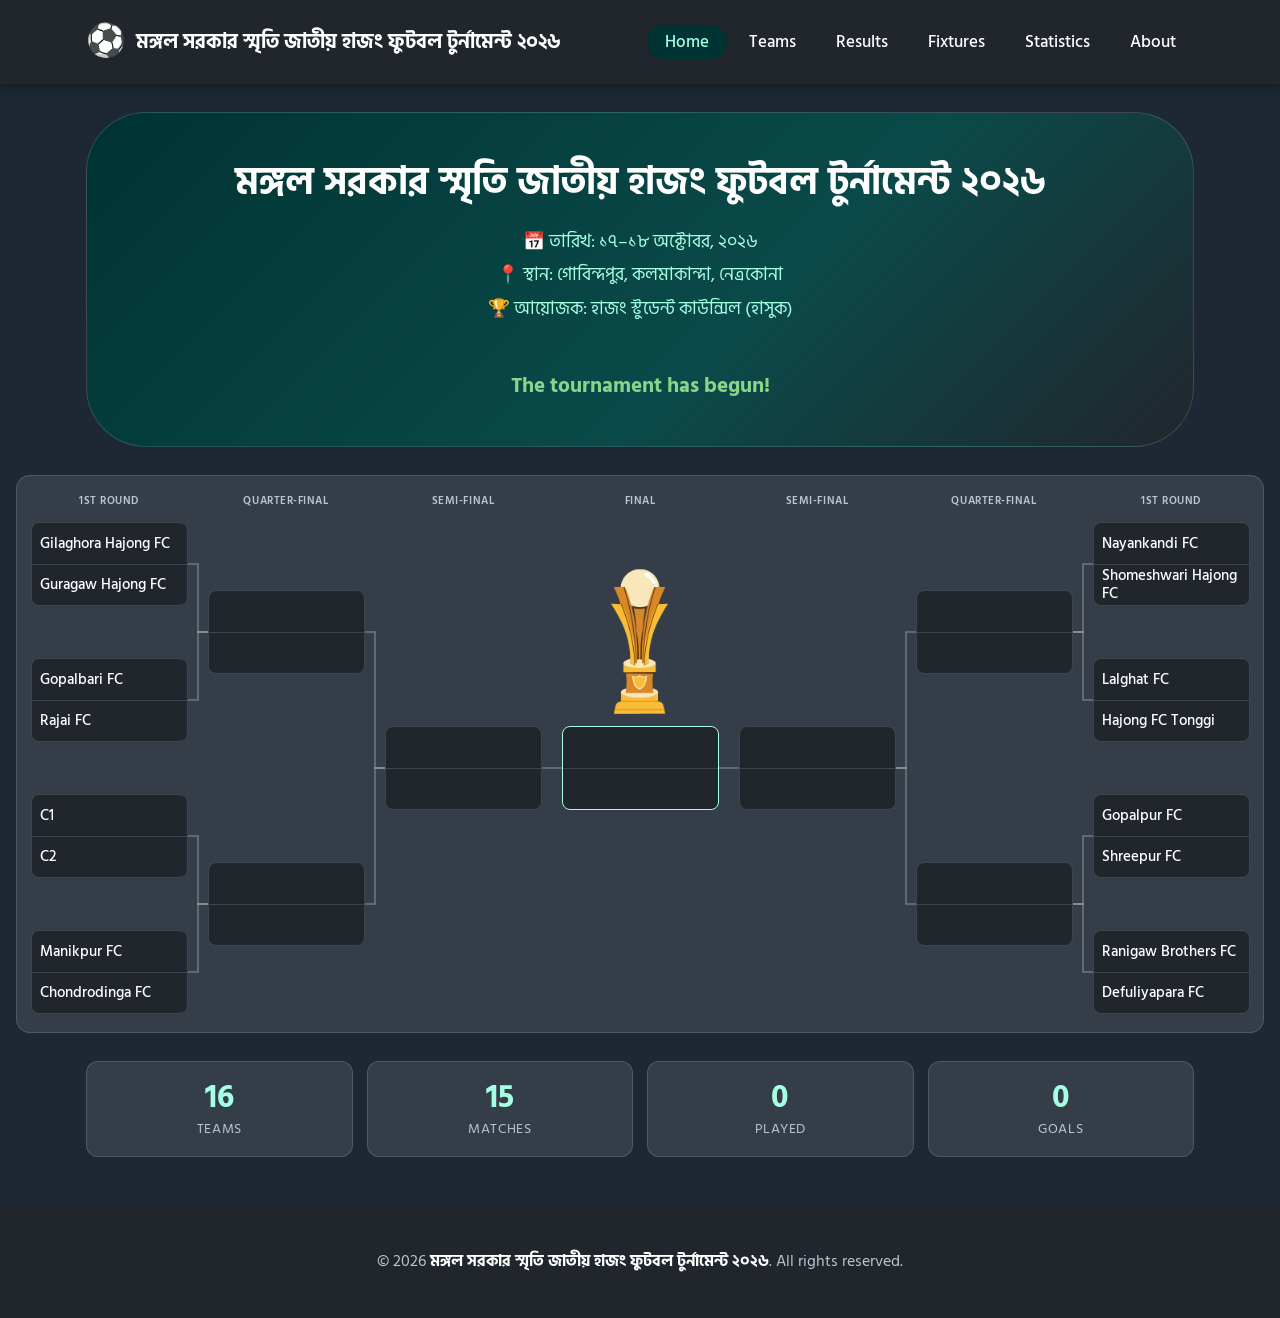
==== commit bf21363a: "final" ====
--- a/index.html
+++ b/index.html
@@ -23,7 +23,7 @@
         <h1 id="hero-title"></h1>
         <ul class="hero-info">
           <li>📅 তারিখ: ১৭–১৮ অক্টোবর, ২০২৬</li>
-          <li>📍 স্থান: লেঙ্গুড়া, কলমাকান্দা, নেত্রকোনা</li>
+          <li>📍 স্থান: গোবিন্দপুর, কলমাকান্দা, নেত্রকোনা</li>
           <li>🏆 আয়োজক: হাজং স্টুডেন্ট কাউন্সিল (হাসুক)</li>
         </ul>
 
--- a/css/style.css
+++ b/css/style.css
@@ -563,7 +563,29 @@
 table.details td { text-align: left; overflow-wrap: anywhere; }
 table.players td:first-child, table.players th:first-child { text-align: left; padding-left: 14px; font-weight: 600; }
 table.players td:nth-child(2), table.players th:nth-child(2) { text-align: center; }
-table.players .brief { display: none; text-decoration: none; }
+table.players .brief, table.fair-play .brief { display: none; text-decoration: none; }
+/* fair play table: teams that share a place sit together in one box */
+table.fair-play td { vertical-align: middle; }
+table.fair-play th { white-space: nowrap; }
+table.fair-play td:nth-child(2) { width: 100%; }
+table.fair-play td:first-child { font-weight: 700; }
+.fp-teams { display: flex; flex-wrap: wrap; gap: 6px 8px; }
+.fp-teams a {
+  background: var(--bar);
+  border: 1px solid var(--line);
+  border-radius: 999px;
+  color: var(--text);
+  padding: 2px 12px;
+  white-space: nowrap;
+}
+.fp-teams a:hover { border-color: var(--mint); color: var(--mint); text-decoration: none; }
+/* statistics page: yellow / red card tables */
+table.card-stats th .card-mark { vertical-align: -2px; }
+
+/* longer text (About page) */
+.card.prose { padding: 22px 26px; font-size: 1.08rem; line-height: 1.9; }
+.card.prose p { margin: 0 0 14px; }
+.card.prose p:last-child { margin-bottom: 0; }
 
 .empty { color: var(--muted); text-align: center; padding: 24px; }
 .muted { color: var(--muted); }
@@ -643,9 +665,12 @@
   .fx-meta { flex-direction: column; align-items: center; gap: 4px; font-size: 0.88rem; }
 
   /* six columns fit a phone: short headings (No., YC, RC) and names that wrap */
-  table.players .long { display: none; }
-  table.players .brief { display: inline; }
+  table.players .long, table.fair-play .long { display: none; }
+  table.players .brief, table.fair-play .brief { display: inline; }
+  .fp-teams { gap: 5px; }
+  .fp-teams a { padding: 1px 9px; white-space: normal; overflow-wrap: anywhere; }
   table.players td, table.players th { overflow-wrap: anywhere; }
+  table.card-stats td { overflow-wrap: anywhere; }
   table.players td:first-child, table.players th:first-child { padding-left: 10px; }
   table.players td:nth-child(2), table.players th:nth-child(2) { padding-left: 3px; }
 
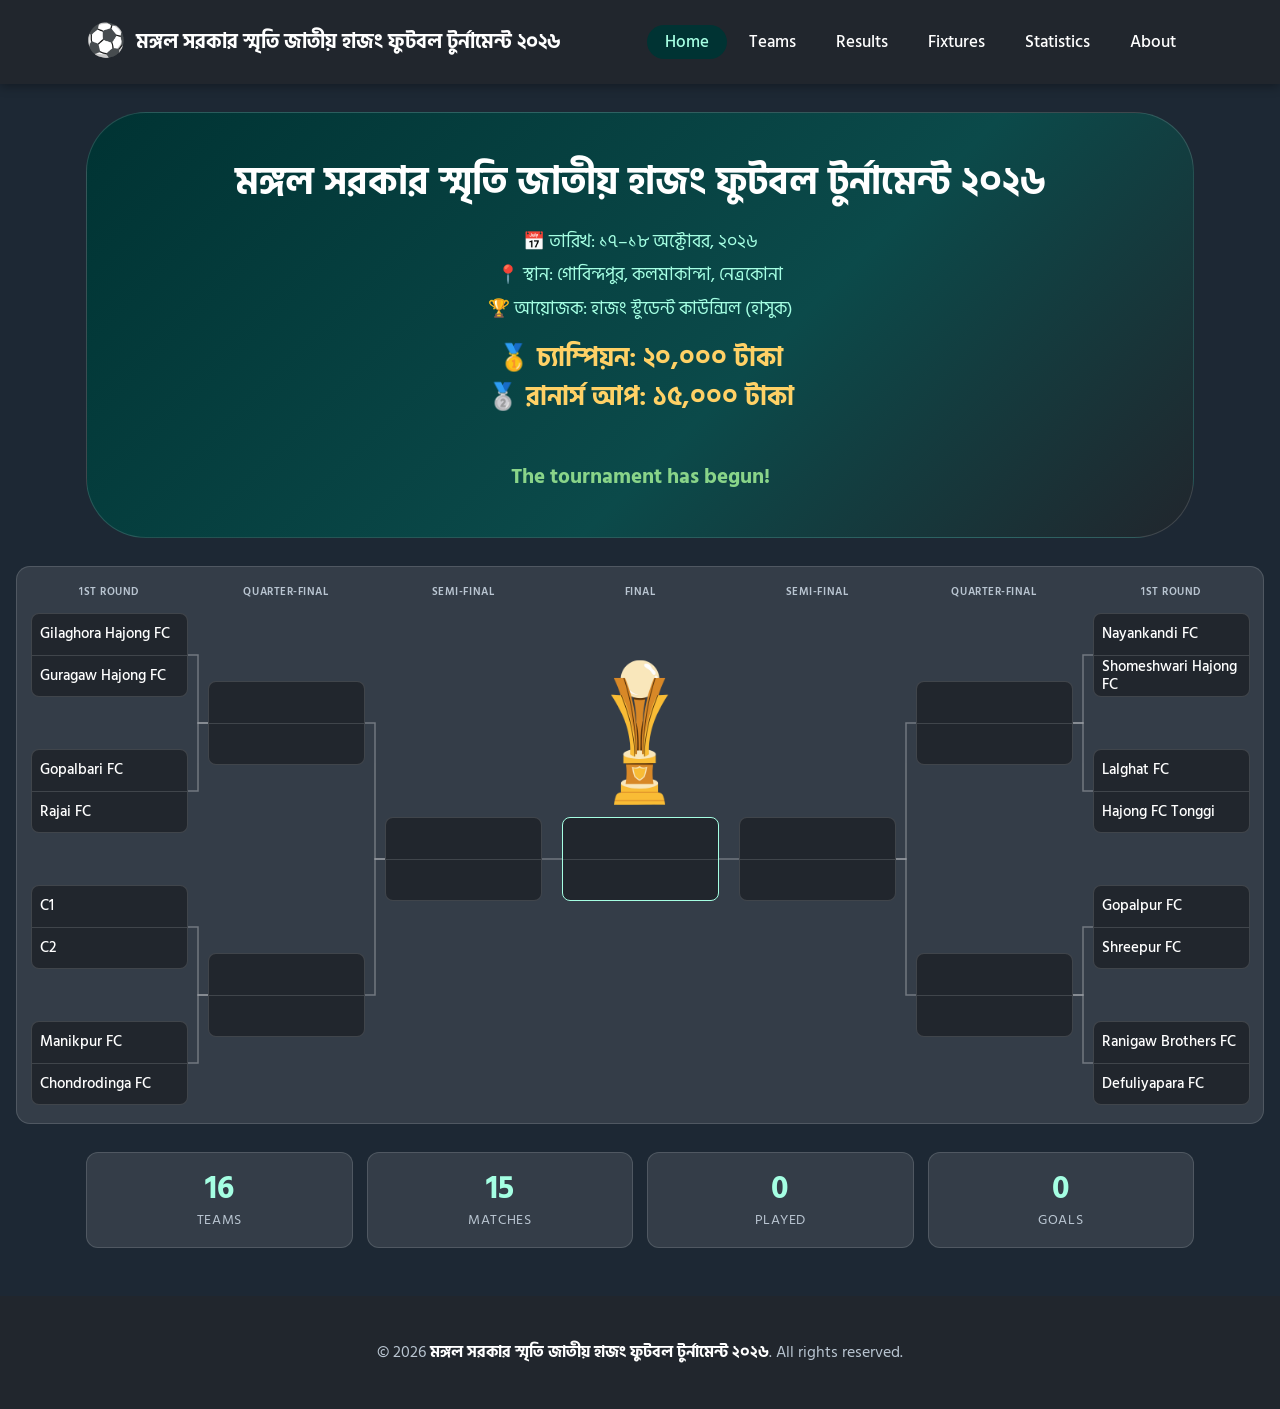
==== commit eb791c8e: "upd" ====
--- a/index.html
+++ b/index.html
@@ -25,6 +25,8 @@
           <li>📅 তারিখ: ১৭–১৮ অক্টোবর, ২০২৬</li>
           <li>📍 স্থান: গোবিন্দপুর, কলমাকান্দা, নেত্রকোনা</li>
           <li>🏆 আয়োজক: হাজং স্টুডেন্ট কাউন্সিল (হাসুক)</li>
+          <li class="prize first">🥇 চ্যাম্পিয়ন: ২০,০০০ টাকা</li>
+          <li class="prize">🥈 রানার্স আপ: ১৫,০০০ টাকা</li>
         </ul>
 
         <!-- Countdown to the first match (the start time is "start" in js/data.js) -->
--- a/css/style.css
+++ b/css/style.css
@@ -132,6 +132,9 @@
   font-size: 1.1rem;
   line-height: 1.9;
 }
+/* prize money lines: as large as a heading, in gold so they stand out */
+.hero-info .prize { font-weight: 700; font-size: 1.6rem; line-height: 1.5; color: #ffd166; }
+.hero-info .prize.first { margin-top: 14px; }
 .hero p { margin: 0 auto; max-width: 640px; color: var(--mint); font-size: 1.05rem; }
 [hidden] { display: none !important; }
 /* countdown to kick-off */
@@ -616,6 +619,7 @@
   .bracket-scroll { margin-bottom: 18px; padding: 12px 8px 14px; }
   .bk-row { padding: 0 6px; font-size: 0.74rem; }
   .hero p { font-size: 1rem; }
+  .hero-info .prize { font-size: 1.25rem; }
   .countdown { gap: 8px; margin-top: 34px; }
   .cd-box { width: 25%; max-width: 84px; padding: 10px 2px 9px; border-radius: 14px; }
   .cd-num { font-size: 1.6rem; }
